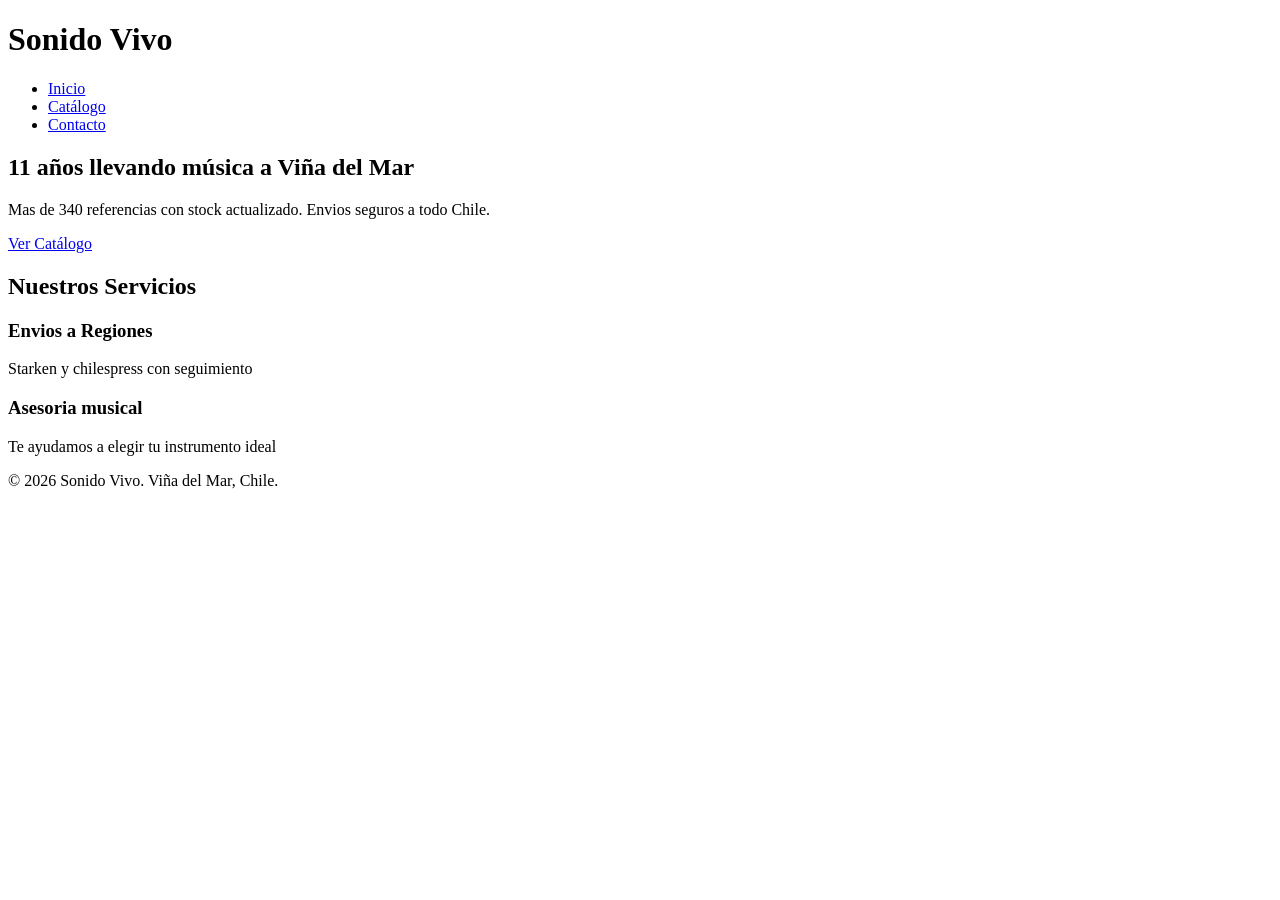
==== index.html @ 5de877c1 "Agrega contenido a index con sección destacada, servicios y navegación entre páginas - Noemi Pichigu" ====
<!DOCTYPE html>
<html lang="es">
<head>
    <meta charset="UTF-8">
    <meta name="viewport" content="width=device-width, initial-scale=1.0">
    <title>Sonido Vivo - Instrumentos Musicales</title>
    <link rel="stylesheet" href="css/style.css">
</head>
<body>


    <header class="encabezado">
        <div class="contenedor">
            <h1 class="logo"> Sonido Vivo</h1>
            <nav class="menu">
                <ul>
                    <li><a href="index.html" class="activo">Inicio</a></li>
                    <li><a href="catalogo.html">Catálogo</a></li>
                    <li><a href="contacto.html">Contacto</a></li>
                </ul>
            </nav>
        </div>
    </header>

    <main>
        <section class="seccion-destacada">
            <div class="contenedor">
                <h2>11 años llevando música a Viña del Mar</h2>
                <p>Mas de 340 referencias con stock actualizado. Envios seguros a todo Chile.</p>
                <a href="catalogo.html" class="boton">Ver Catálogo</a>
            </div>
        </section>

        <section class="contenedor espaciador-superior">
            <h2>Nuestros Servicios</h2>
            <div class="grilla-productos">

                <article class="tarjeta ">
                    <div class="info-tarjeta">
                        <h3> Envios a Regiones</h3>
                        <p>Starken y chilespress con seguimiento</p>
                    </div>
                </article>

                <article class="tarjeta">
                    <div class="info-tarjeta">
                        <h3> Asesoria musical</h3>
                        <p>Te ayudamos a elegir tu instrumento ideal</p>
                    </div>
                </article>

            </div>
        </section>
    </main>

    <footer class="pie-pagina">
        <div class="contenedor">
            <p>&copy; 2026 Sonido Vivo. Viña del Mar, Chile.</p>
        </div>
    </footer>
</body>
</html>
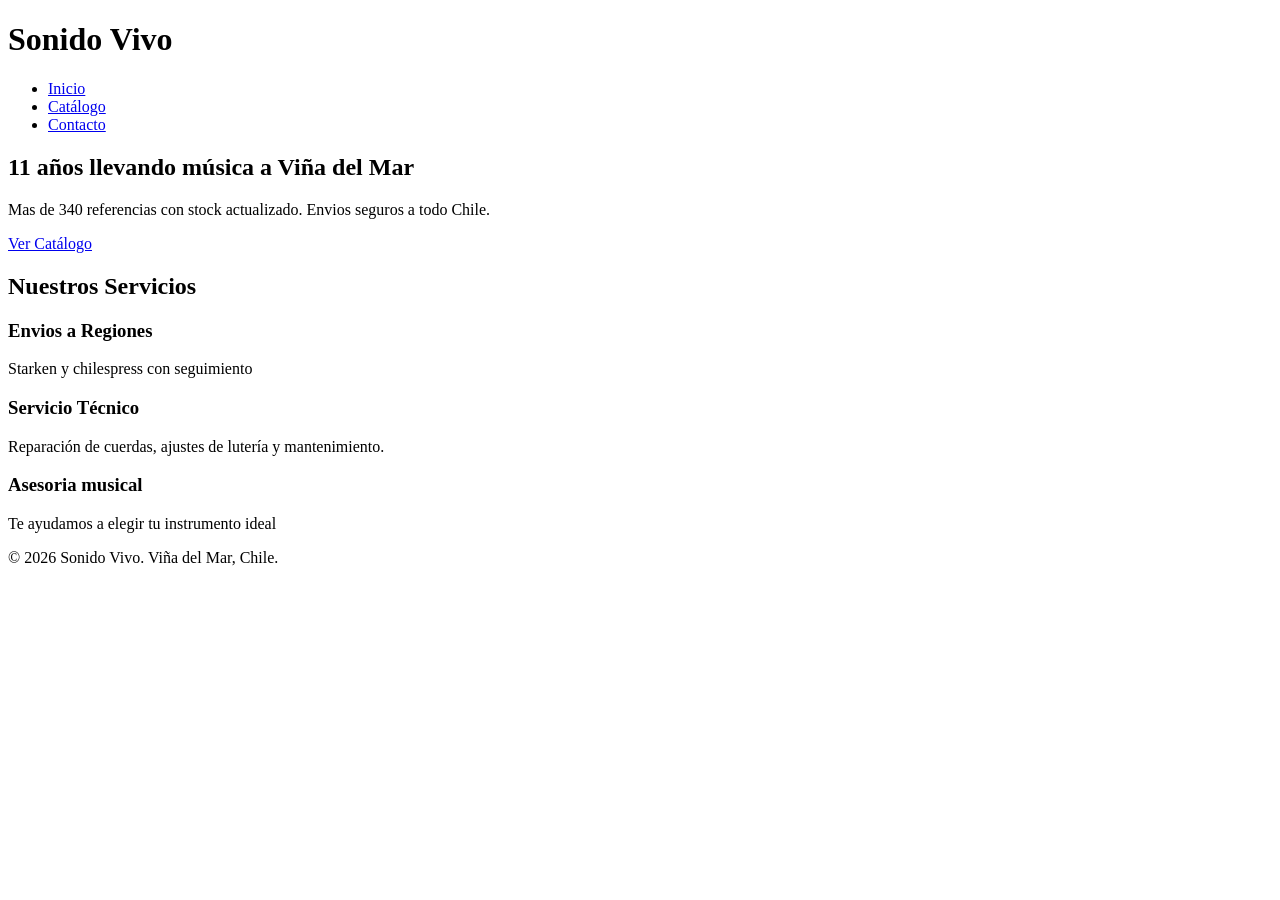
==== commit 7acb8138: "Agrega tarjeta de Servicio Técnico en la sección de servicios del inicio - Noemi Pichiguen" ====
--- a/index.html
+++ b/index.html
@@ -44,6 +44,13 @@
 
                 <article class="tarjeta">
                     <div class="info-tarjeta">
+                        <h3>Servicio Técnico</h3>
+                        <p>Reparación de cuerdas, ajustes de lutería y mantenimiento.</p>
+                    </div>
+                </article>
+
+                <article class="tarjeta">
+                    <div class="info-tarjeta">
                         <h3> Asesoria musical</h3>
                         <p>Te ayudamos a elegir tu instrumento ideal</p>
                     </div>
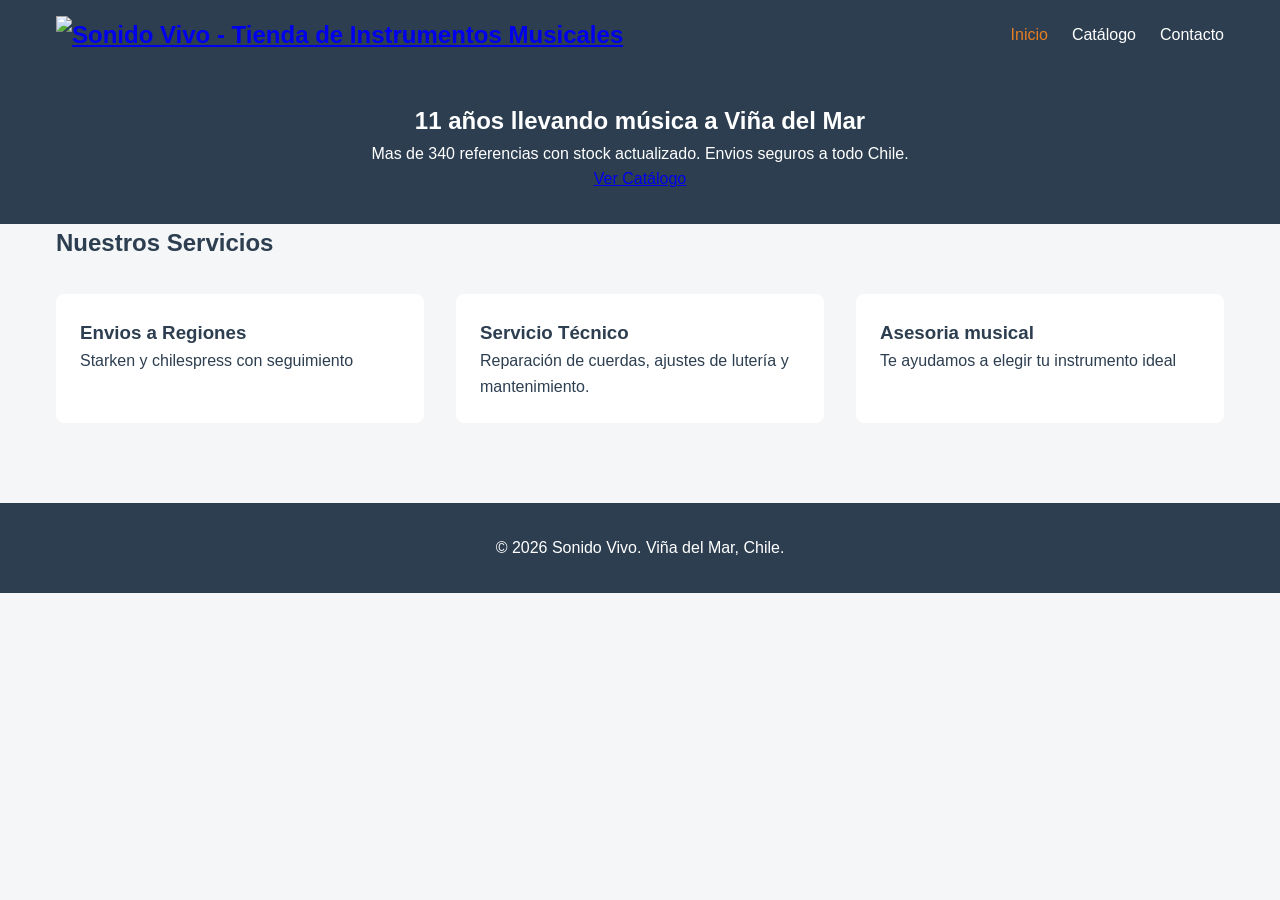
==== commit 1c6e2989: "se agrego logo de sonido vivo - Noemi Pichiguen" ====
--- a/index.html
+++ b/index.html
@@ -11,7 +11,9 @@
 
     <header class="encabezado">
         <div class="contenedor">
-            <h1 class="logo"> Sonido Vivo</h1>
+            <a href="index.html">
+                <img src="img/logo.jpg" alt="Sonido Vivo - Tienda de Instrumentos Musicales" class="logo">
+            </a>
             <nav class="menu">
                 <ul>
                     <li><a href="index.html" class="activo">Inicio</a></li>
@@ -34,7 +36,6 @@
         <section class="contenedor espaciador-superior">
             <h2>Nuestros Servicios</h2>
             <div class="grilla-productos">
-
                 <article class="tarjeta ">
                     <div class="info-tarjeta">
                         <h3> Envios a Regiones</h3>
--- a/css/style.css
+++ b/css/style.css
@@ -0,0 +1,80 @@
+:root {
+    --color-principal: #2c3e50 ; 
+    --color-acento: #E67E22;   
+    --color-fondo: #F4F6F8;    
+    --color-blanco: #FFFFFF;    
+    --color-error: #e74c3c;     
+    --color-exito: #27ae60;    
+}
+
+* { margin: 0; padding: 0; box-sizing: border-box; }
+
+body {
+    font-family: 'Segoe UI', Tahoma, Geneva, Verdana, sans-serif;
+    background-color: var(--color-fondo);
+    color: var(--color-principal);
+    line-height: 1.6;
+}
+
+.contenedor { max-width: 1200px; margin: 0 auto; padding: 0 1rem; }
+
+.encabezado {
+    background: var(--color-principal);
+    color: white;
+    padding: 1rem;
+}
+
+.encabezado .contenedor { display: flex; justify-content: space-between; align-items: center; }
+
+.logo { font-size: 1.5rem; font-weight: bold; }
+
+.menu ul { list-style: none; display: flex; gap: 1.5rem; }
+
+.menu a { color: white; text-decoration: none; font-weight: 500; }
+
+.menu a.activo { color: var(--color-acento); }
+
+
+.pie-pagina {
+    background: var(--color-principal);
+    color: white;
+    text-align: center;
+    padding: 2rem 0;
+    margin-top: 3rem;
+}
+
+
+.seccion-destacada {
+    background: var(--color-principal);
+    color: white;
+    padding: 2rem;
+    text-align: center;
+}
+
+
+.titulo-centrado { text-align: center; margin-bottom: 2rem; font-size: 2rem; }
+
+.grilla-productos{
+    display: grid;
+    grid-template-columns: repeat(auto-fit, minmax(280px, 1fr));
+    gap: 2rem;
+    padding: 2rem 0;
+
+}
+.tarjeta {
+    background: var(--color-blanco);
+    border-radius: 8px;
+    box-shadow: 0 4px 6px rgba(0,0,0,0,05);
+    overflow: hidden;
+    transition: transform 0.3s;
+}
+.tarjeta:hover {transform: translateY(-5px);}
+.tarjeta img {width: 100%; height: 200px; object-fit: contain; background: #eee;}
+.info-tarjeta {padding: 1.5rem;}
+.categoria {font-size: 0.8rem; color: var(--color-acento); text-transform: uppercase;}
+.precio { font-size: 1.2rem; font-weight: bold; margin-top: 0.5rem;}
+
+@media (max-width: 768px){
+    .encabezado .contenedor { flex-direction: column; gap: 1rem; }
+    .grilla-productos {grid-template-columns: 1fr;}
+}
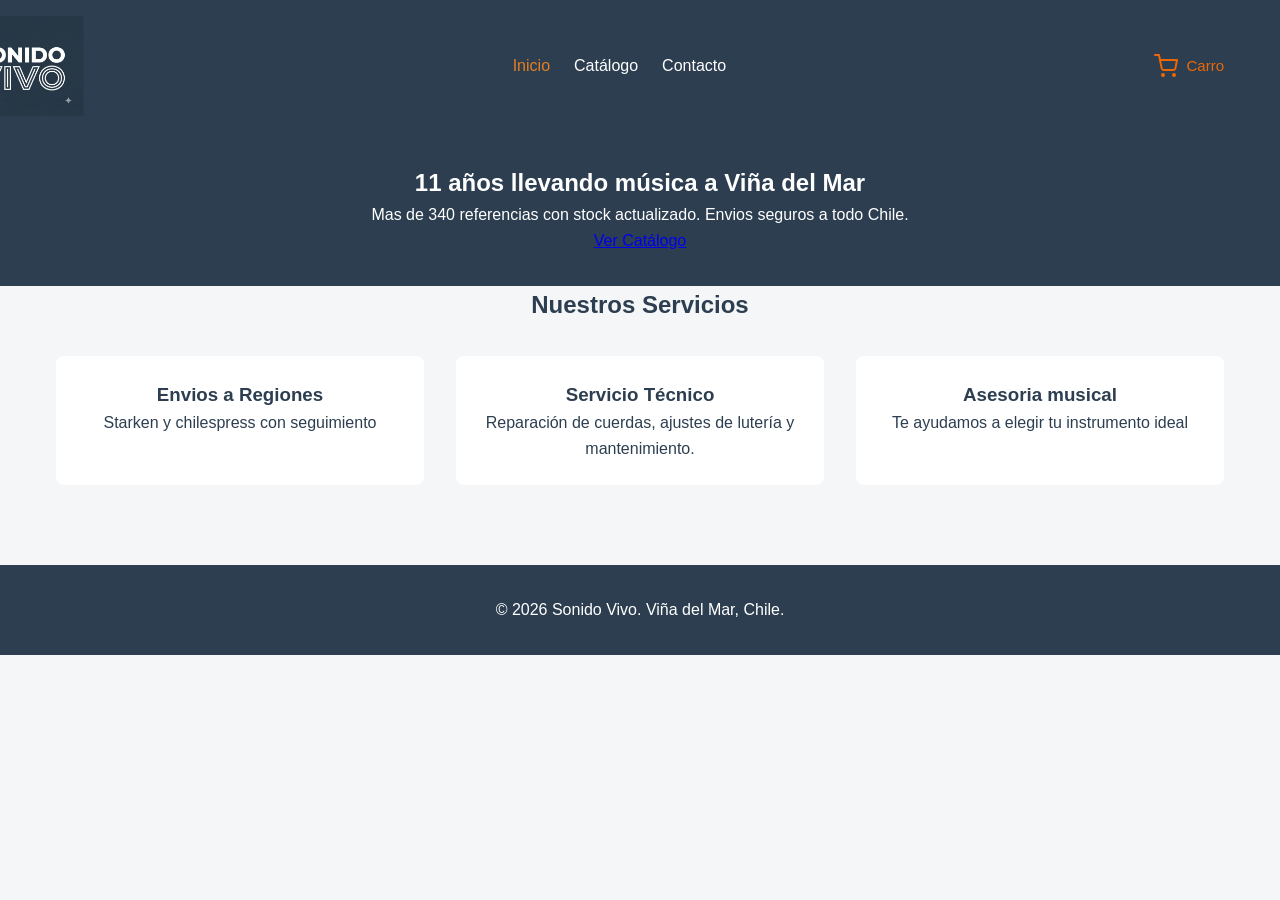
==== commit 7ed991b2: "Se agrego nombre y logo de carrito en index.html y diseño en css - Kathryn Mora" ====
--- a/index.html
+++ b/index.html
@@ -4,6 +4,7 @@
     <meta charset="UTF-8">
     <meta name="viewport" content="width=device-width, initial-scale=1.0">
     <title>Sonido Vivo - Instrumentos Musicales</title>
+    <link rel="stylesheet" href="https://cloudflare.com">
     <link rel="stylesheet" href="css/style.css">
 </head>
 <body>
@@ -19,8 +20,17 @@
                     <li><a href="index.html" class="activo">Inicio</a></li>
                     <li><a href="catalogo.html">Catálogo</a></li>
                     <li><a href="contacto.html">Contacto</a></li>
+                    
                 </ul>
             </nav>
+            <a href="carro.html" class="carrito-link">
+                <svg class="icono-carrito" xmlns="http://www.w3.org/2000/svg" viewBox="0 0 24 24" fill="none" stroke="currentColor" stroke-width="2" stroke-linecap="round" stroke-linejoin="round">
+                    <circle cx="9" cy="21" r="1"></circle>
+                    <circle cx="20" cy="21" r="1"></circle>
+                    <path d="M1 1h4l2.68 13.39a2 2 0 0 0 2 1.61h9.72a2 2 0 0 0 2-1.61L23 6H6"></path>
+                </svg>
+                <span>Carro</span>
+            </a>
         </div>
     </header>
 
--- a/css/style.css
+++ b/css/style.css
@@ -16,7 +16,12 @@
     line-height: 1.6;
 }
 
-.contenedor { max-width: 1200px; margin: 0 auto; padding: 0 1rem; }
+.contenedor { 
+    text-align: center;    
+    max-width: 1200px; 
+    margin: 0 auto; 
+    padding: 0 1rem;
+ }
 
 .encabezado {
     background: var(--color-principal);
@@ -24,15 +29,32 @@
     padding: 1rem;
 }
 
-.encabezado .contenedor { display: flex; justify-content: space-between; align-items: center; }
+.encabezado .contenedor { 
+    display: flex; 
+    justify-content: space-between; 
+    align-items: center; 
+}
 
-.logo { font-size: 1.5rem; font-weight: bold; }
+.logo {
+    max-height: 100px; 
+    margin-left: -155px;
+    width: auto;      
+    display: block;  
+    object-fit: contain;
+}
 
-.menu ul { list-style: none; display: flex; gap: 1.5rem; }
+.menu ul { 
+    list-style: none; 
+    display: flex; 
+    gap: 1.5rem; }
 
-.menu a { color: white; text-decoration: none; font-weight: 500; }
+.menu a { color: white; 
+    text-decoration: none; 
+    font-weight: 500; }
 
-.menu a.activo { color: var(--color-acento); }
+.menu a.activo { 
+    color: var(--color-acento); 
+}
 
 
 .pie-pagina {
@@ -52,7 +74,10 @@
 }
 
 
-.titulo-centrado { text-align: center; margin-bottom: 2rem; font-size: 2rem; }
+.titulo-centrado { 
+    text-align: center; 
+    margin-bottom: 2rem; 
+    font-size: 2rem; }
 
 .grilla-productos{
     display: grid;
@@ -78,3 +103,39 @@
     .encabezado .contenedor { flex-direction: column; gap: 1rem; }
     .grilla-productos {grid-template-columns: 1fr;}
 }
+
+/* Alineación del header (Logo a la izquierda, Menú al centro, Carro a la derecha) */
+.header-contenedor {
+    display: flex;
+    align-items: center;
+    justify-content: space-between;
+    gap: 20px;
+}
+
+/* Estilo del enlace del carro */
+.carrito-link {
+    display: flex;
+    align-items: center;
+    gap: 8px;
+    text-decoration: none;
+    color: #ee6707; /* Color oscuro del texto */
+    font-family: 'Segoe UI', Arial, sans-serif;
+    font-size: 15px;
+    font-weight: 500;
+    transition: color 0.2s ease;
+}
+
+
+.icono-carrito {
+    width: 24px;
+    height: 24px;
+    stroke: #ee6707;
+    transition: stroke 0.2s ease;
+}
+
+
+.menu {
+    flex-grow: 1;
+    display: flex;
+    justify-content: center;
+}
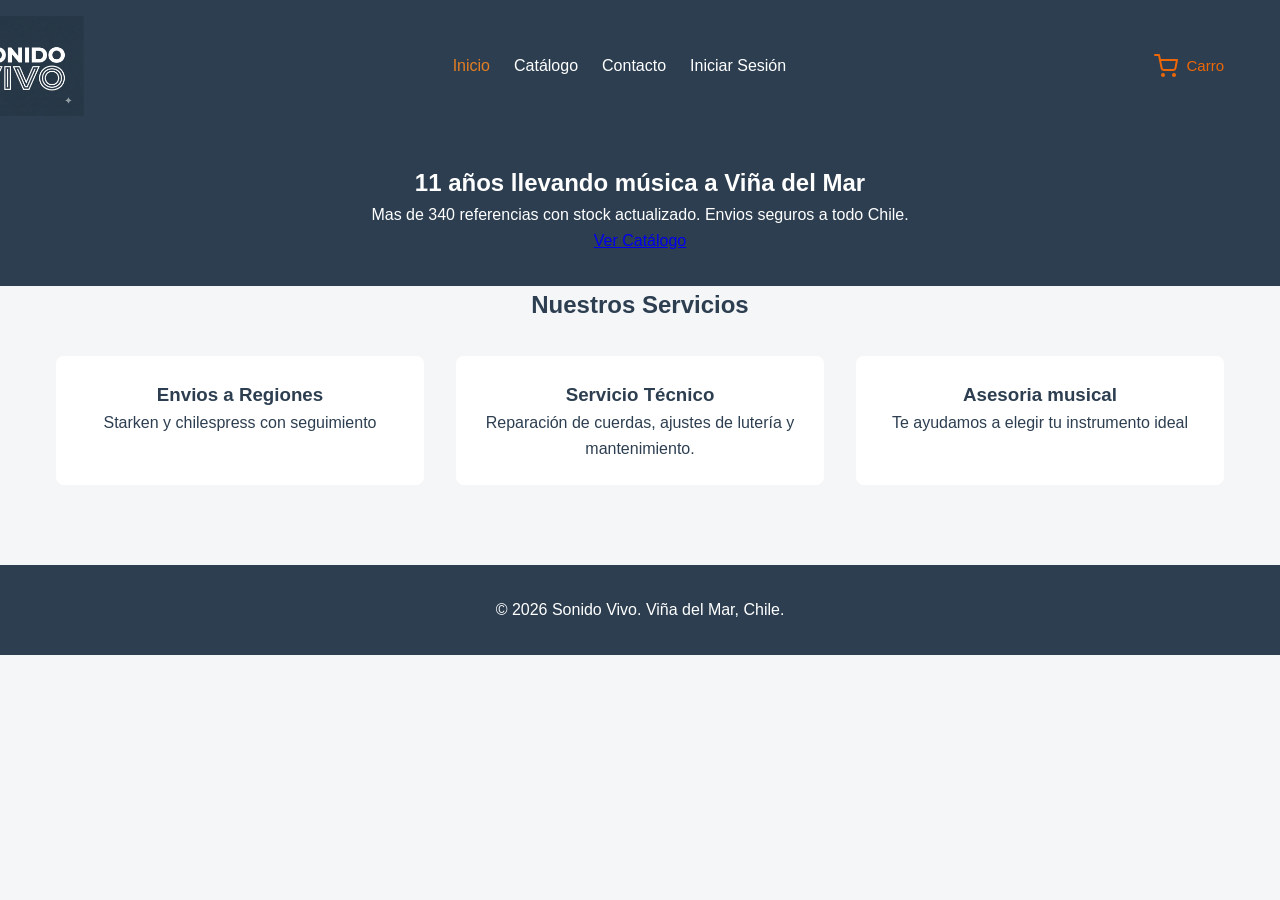
==== commit d94c4a07: "agregue el enlace del login en el index - Noemi pichiguen." ====
--- a/index.html
+++ b/index.html
@@ -20,6 +20,7 @@
                     <li><a href="index.html" class="activo">Inicio</a></li>
                     <li><a href="catalogo.html">Catálogo</a></li>
                     <li><a href="contacto.html">Contacto</a></li>
+                    <li><a href="login.html">Iniciar Sesión</a></li> 
                     
                 </ul>
             </nav>
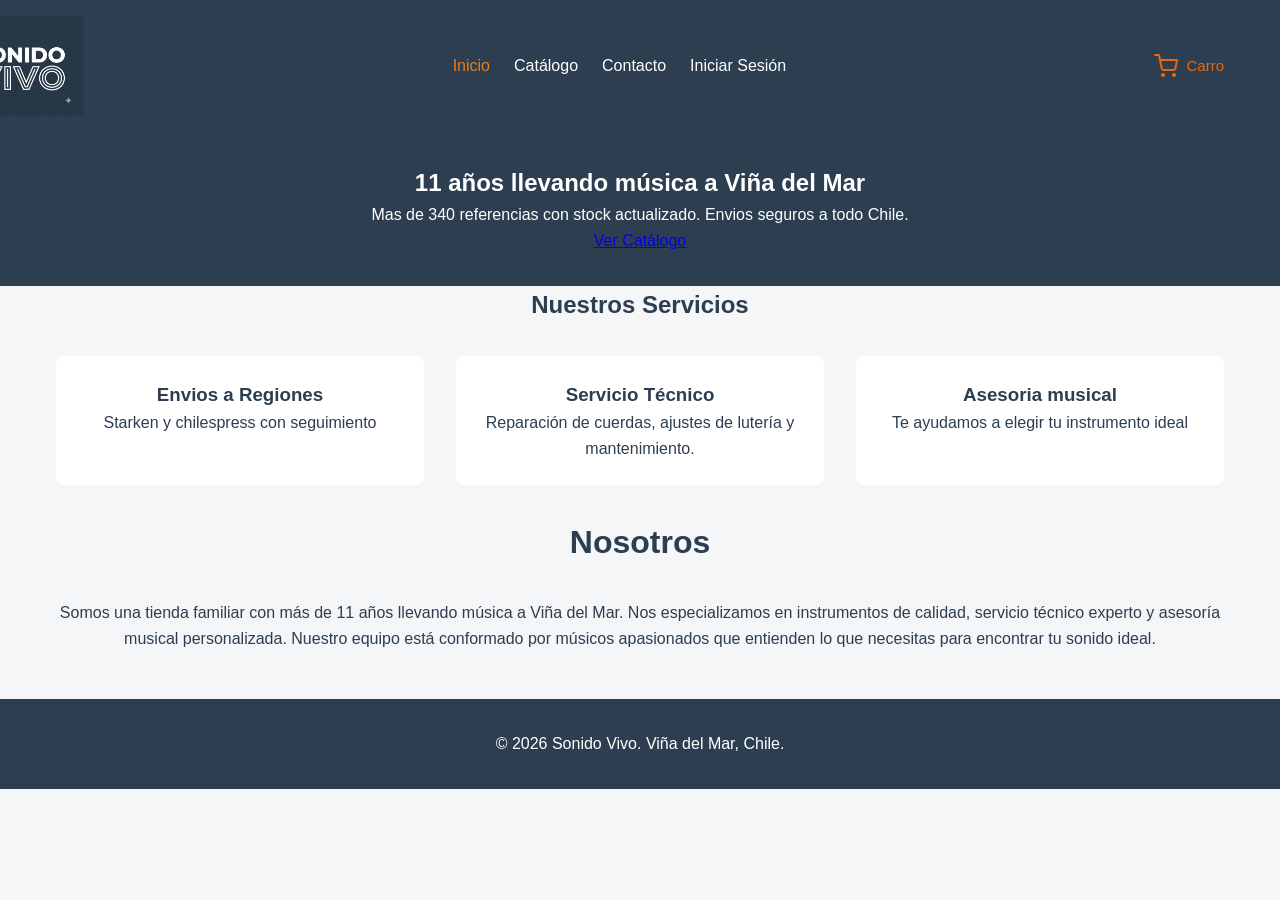
==== commit 5e191de2: "se agrego la seccion de Nosotros donde resume un poco lo que es sonido vivo  - Noemi pichiguen." ====
--- a/index.html
+++ b/index.html
@@ -70,6 +70,17 @@
 
             </div>
         </section>
+
+        <section id="nosotros" class="seccion-nosotros">
+            <div class="contenedor">
+                <h2 class="titulo-centrado">Nosotros</h2>
+                <p class="texto-centrado">
+                    Somos una tienda familiar con más de 11 años llevando música a Viña del Mar. 
+                    Nos especializamos en instrumentos de calidad, servicio técnico experto y asesoría musical personalizada.
+                    Nuestro equipo está conformado por músicos apasionados que entienden lo que necesitas para encontrar tu sonido ideal.
+                </p>
+            </div>
+        </section>
     </main>
 
     <footer class="pie-pagina">
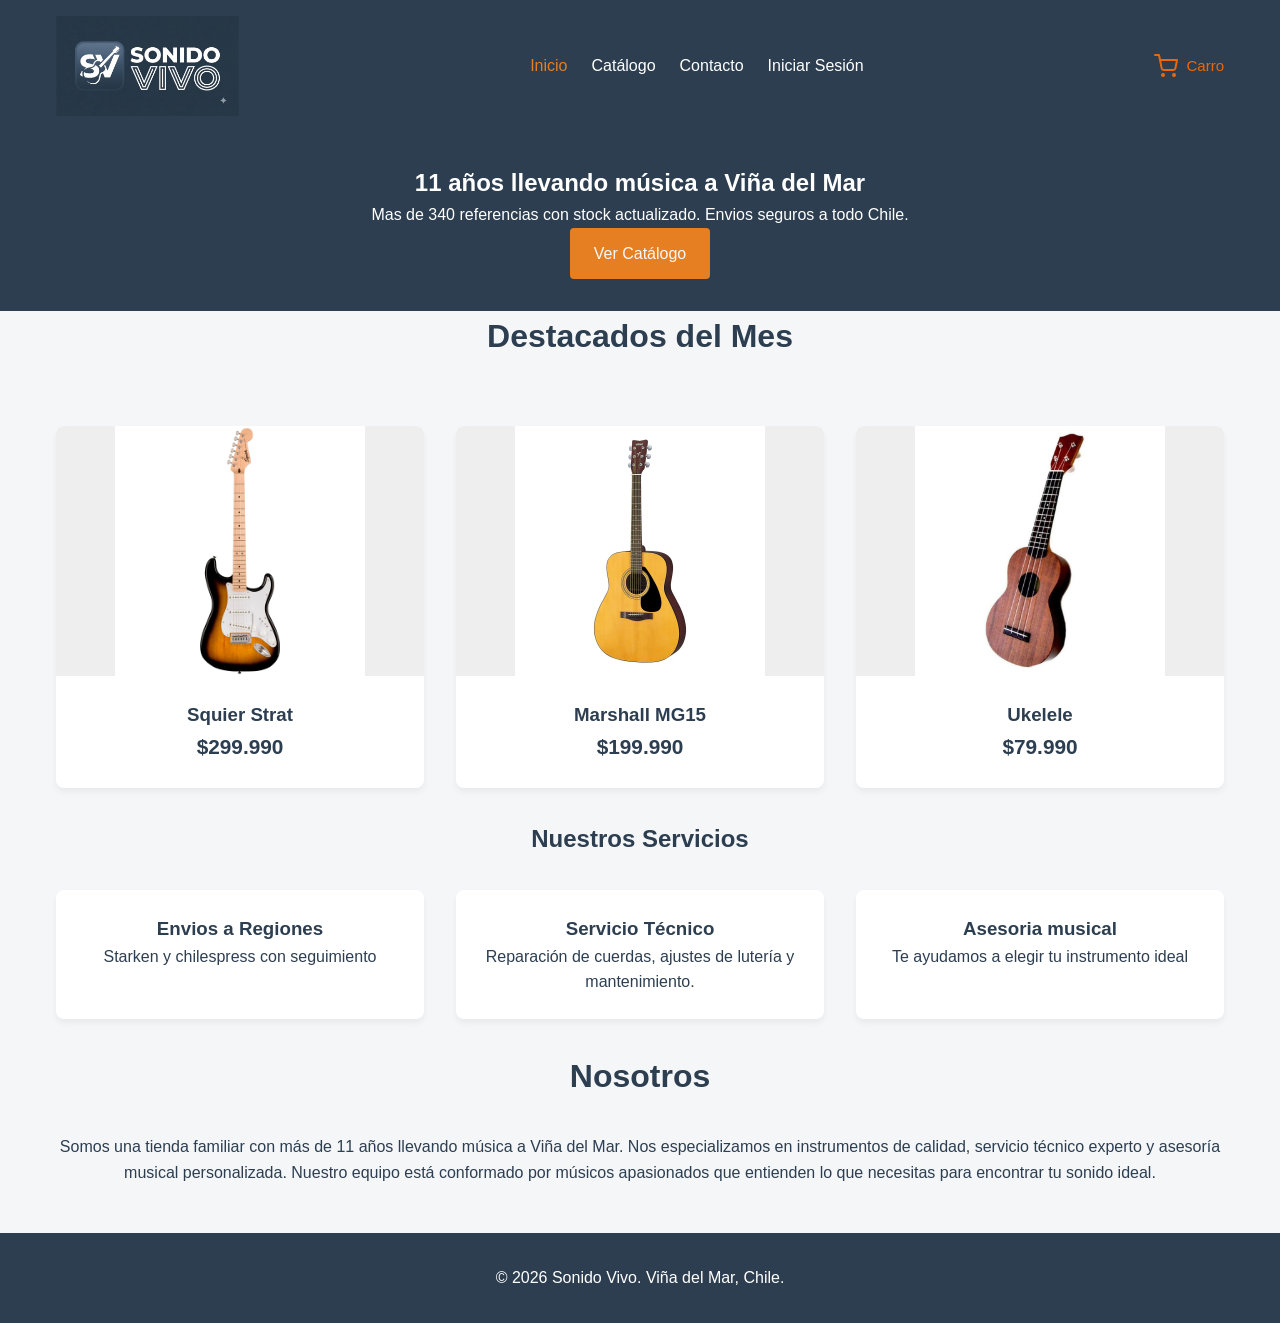
==== commit 3cdd1c22: "Correcion de orden de secciones - Noemi Pichiguen." ====
--- a/index.html
+++ b/index.html
@@ -4,7 +4,6 @@
     <meta charset="UTF-8">
     <meta name="viewport" content="width=device-width, initial-scale=1.0">
     <title>Sonido Vivo - Instrumentos Musicales</title>
-    <link rel="stylesheet" href="https://cloudflare.com">
     <link rel="stylesheet" href="css/style.css">
 </head>
 <body>
@@ -45,6 +44,33 @@
         </section>
 
         <section class="contenedor espaciador-superior">
+            <h2 class="titulo-centrado">Destacados del Mes</h2>
+            <div class="grilla-productos">
+                <article class="tarjeta">
+                    <img src="img/Squier Strat.jpg" alt="Squier Strat" loading="lazy">
+                    <div class="info-tarjeta">
+                        <h3>Squier Strat</h3>
+                        <p class="precio">$299.990</p>
+                    </div>
+                </article>
+                <article class="tarjeta">
+                    <img src="img/F310NT000000-1.jpg" alt="Marshall MG15" loading="lazy">
+                    <div class="info-tarjeta">
+                        <h3>Marshall MG15</h3>
+                        <p class="precio">$199.990</p>
+                    </div>
+                </article>
+                <article class="tarjeta">
+                    <img src="img/ukelele.jpg" alt="Ukelele" loading="lazy">
+                    <div class="info-tarjeta">
+                        <h3>Ukelele</h3>
+                        <p class="precio">$79.990</p>
+                    </div>
+                </article>
+            </div>
+        </section>
+
+        <section class="contenedor espaciador-superior">
             <h2>Nuestros Servicios</h2>
             <div class="grilla-productos">
                 <article class="tarjeta ">
@@ -71,6 +97,7 @@
             </div>
         </section>
 
+
         <section id="nosotros" class="seccion-nosotros">
             <div class="contenedor">
                 <h2 class="titulo-centrado">Nosotros</h2>
--- a/css/style.css
+++ b/css/style.css
@@ -37,7 +37,6 @@
 
 .logo {
     max-height: 100px; 
-    margin-left: -155px;
     width: auto;      
     display: block;  
     object-fit: contain;
@@ -81,7 +80,7 @@
 
 .grilla-productos{
     display: grid;
-    grid-template-columns: repeat(auto-fit, minmax(280px, 1fr));
+    grid-template-columns: repeat(3, 1fr);
     gap: 2rem;
     padding: 2rem 0;
 
@@ -89,15 +88,17 @@
 .tarjeta {
     background: var(--color-blanco);
     border-radius: 8px;
-    box-shadow: 0 4px 6px rgba(0,0,0,0,05);
+    box-shadow: 0 4px 6px rgba(0,0,0,0.05);
     overflow: hidden;
     transition: transform 0.3s;
+    display: flex;
+    flex-direction: column;
 }
 .tarjeta:hover {transform: translateY(-5px);}
-.tarjeta img {width: 100%; height: 200px; object-fit: contain; background: #eee;}
-.info-tarjeta {padding: 1.5rem;}
+.tarjeta img {width: 100%; height: 250px; object-fit: contain; background: #eee;}
+.info-tarjeta {padding: 1.5rem; display: flex; flex-direction: column; flex-grow: 1;}
 .categoria {font-size: 0.8rem; color: var(--color-acento); text-transform: uppercase;}
-.precio { font-size: 1.2rem; font-weight: bold; margin-top: 0.5rem;}
+.precio { font-size: 1.3rem; font-weight: bold; margin-top: auto;}
 
 @media (max-width: 768px){
     .encabezado .contenedor { flex-direction: column; gap: 1rem; }
@@ -138,4 +139,99 @@
     flex-grow: 1;
     display: flex;
     justify-content: center;
-}+}
+
+
+.caja-formulario {
+    background: var(--color-blanco);
+    padding: 2.5rem;
+    border-radius: 8px;
+    box-shadow: 0 4px 6px rgba(0,0,0,0.05);
+    max-width: 600px;
+    margin: 2rem auto;
+    text-align: left; 
+}
+
+.campo { margin-bottom: 1.5rem; }
+
+.campo label {
+    display: block; 
+    margin-bottom: 0.5rem; 
+    font-weight: 600;
+    color: var(--color-principal); 
+}
+.campo input, 
+.campo select, 
+.campo textarea {
+    width: 100%; 
+    padding: 0.8rem; 
+    border: 1px solid #ddd; 
+    border-radius: 4px;
+    font-family: inherit;
+    font-size: 1rem;
+    transition: all 0.3d ease;
+}
+.error { 
+    color: #e74c3c; 
+    font-size: 0.85rem; 
+    margin-top: 0.25rem; 
+    display: block; }
+
+.boton {
+    background: var(--color-acento);
+    color: rgb(250, 248, 248); 
+    border: none;
+    padding: 0.8rem 1.5rem; 
+    border-radius: 4px; cursor: pointer; 
+    font-size: 1rem;
+    display: inline-block; 
+    text-decoration: none;
+}
+.boton:hover { background: #d35400; }
+@media (max-width: 992px) {
+    .grilla-productos {
+        grid-template-columns: repeat(2, 1fr); /* 2 columnas en tablets */
+    }
+}
+
+@media (max-width: 768px) {
+    .grilla-productos {
+        grid-template-columns: 1fr; /* 1 columna en móvil */
+    }
+    
+    .tarjeta img {
+        height: 200px;
+    }
+}
+/*  Boton añadir */
+.btn-anadir {
+    width: 100%;
+    background-color: #2c2c2c;
+    color: white;
+    border: none;
+    padding: 0.9rem 1.5rem;
+    border-radius: 4px;
+    font-size: 0.9rem;
+    font-weight: 700;
+    letter-spacing: 1px;
+    text-transform: uppercase;
+    cursor: pointer;
+    transition: background-color 0.2s ease;
+    margin-top: auto;
+}
+
+.btn-anadir:hover {
+    background-color: var(--color-acento);
+}
+/* Texto del disponible */
+.stock-texto{
+    display: block;
+    font-size: 0.8rem;
+    font-weight: 600;
+    color: #555;
+    margin-bottom: 0.5rem;
+    text-align: left;
+    width: 100%;
+}
+
+
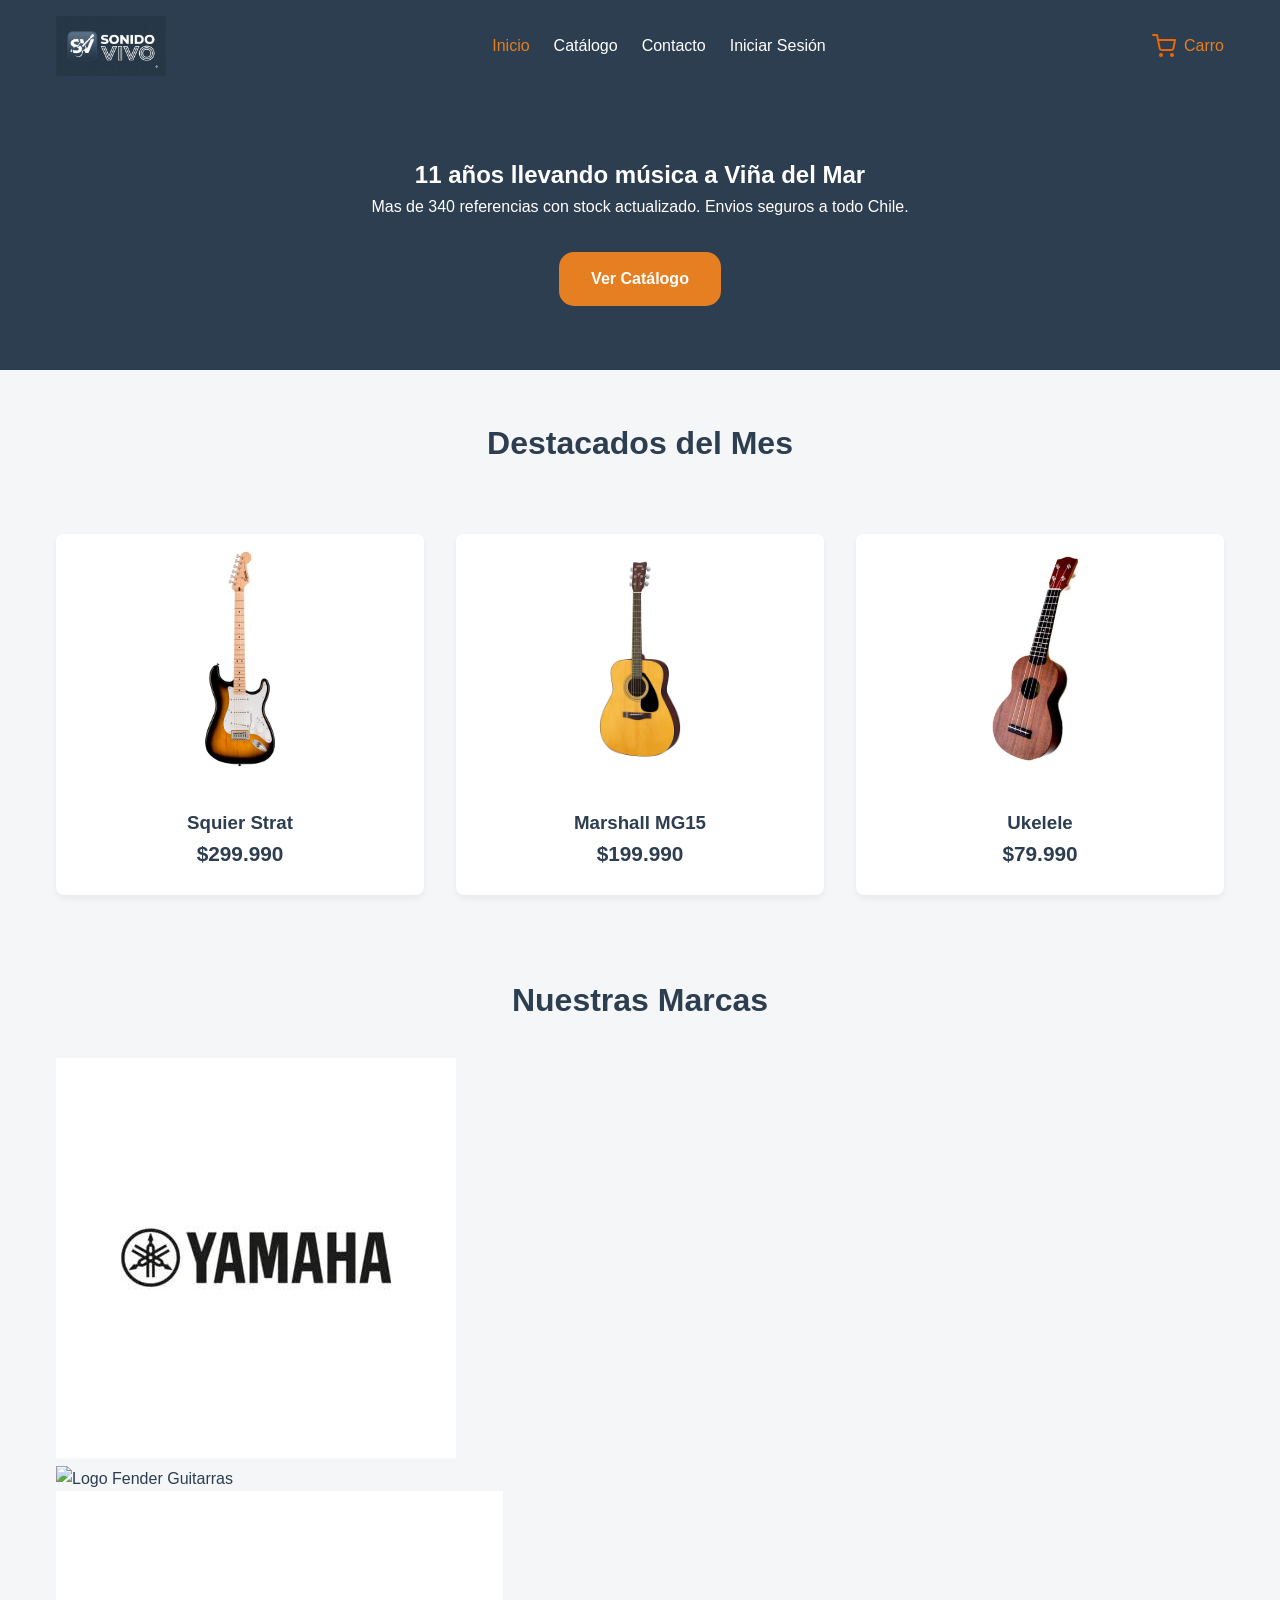
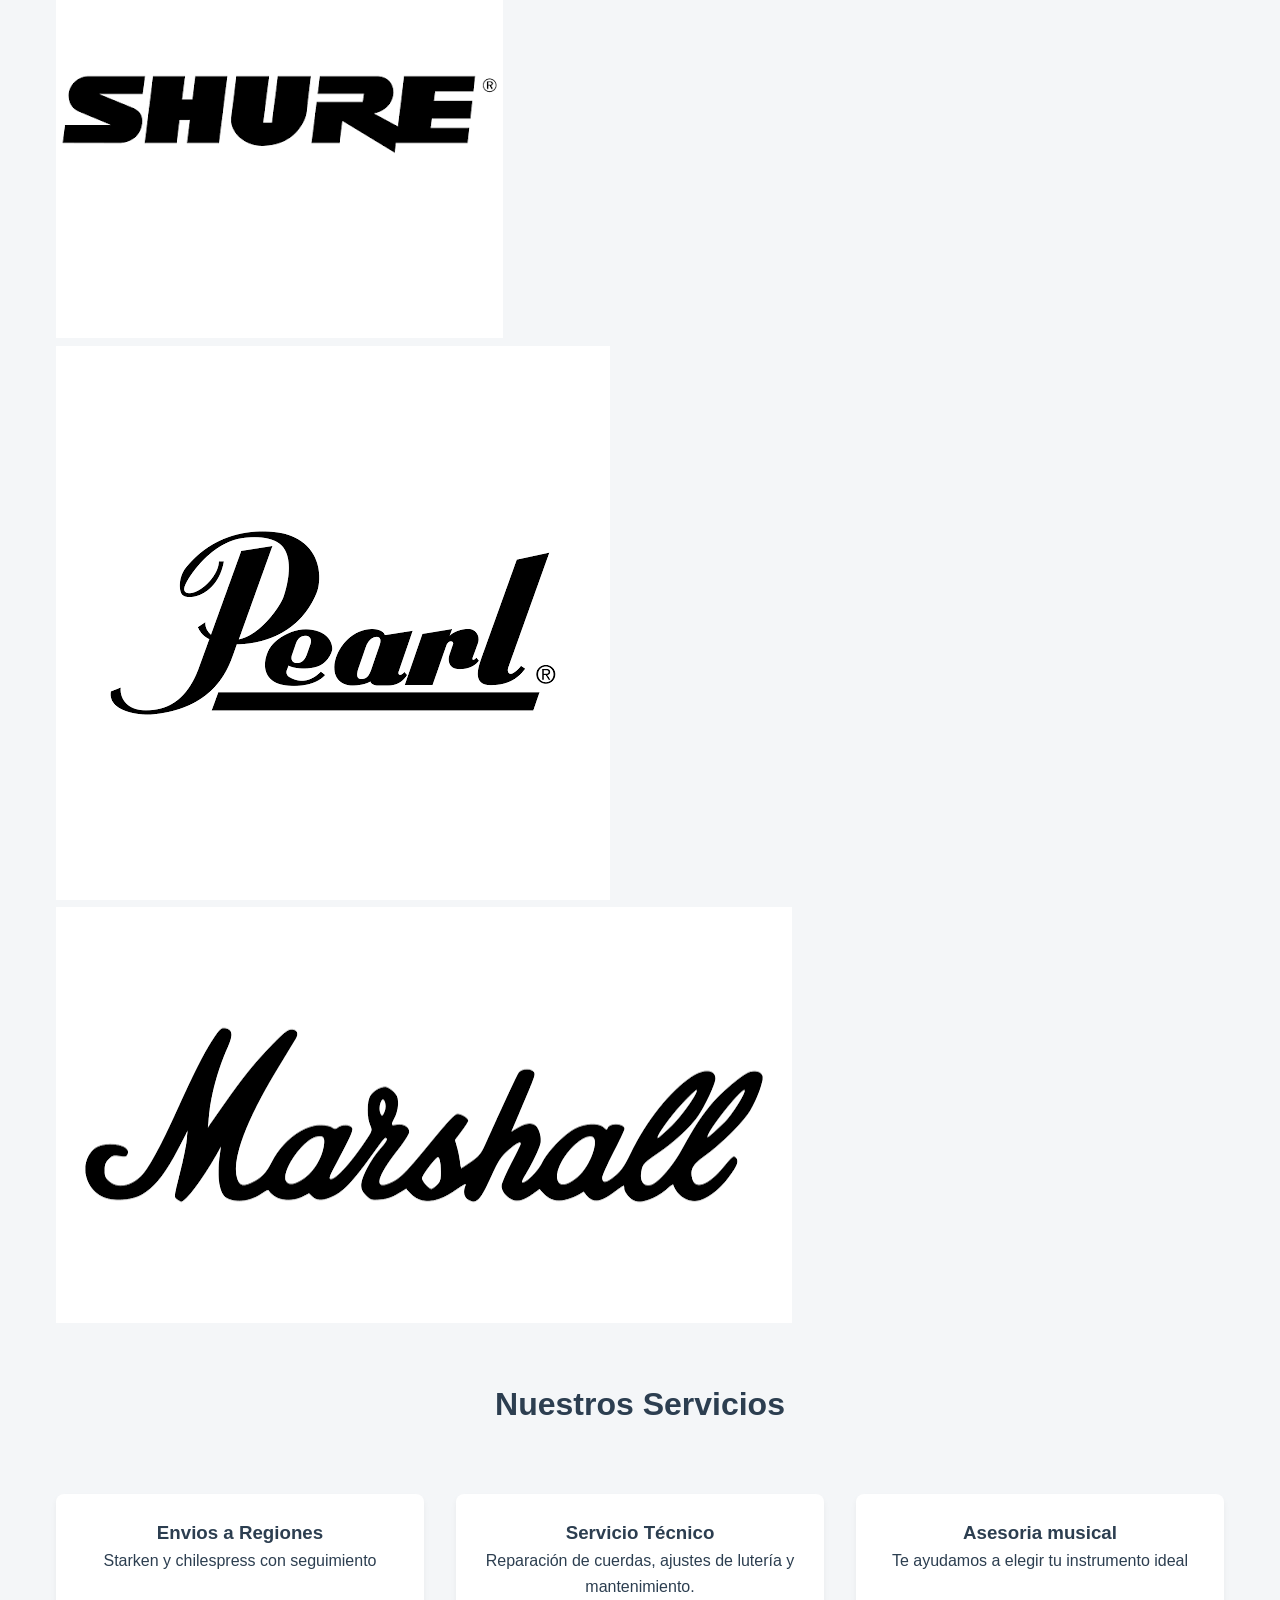
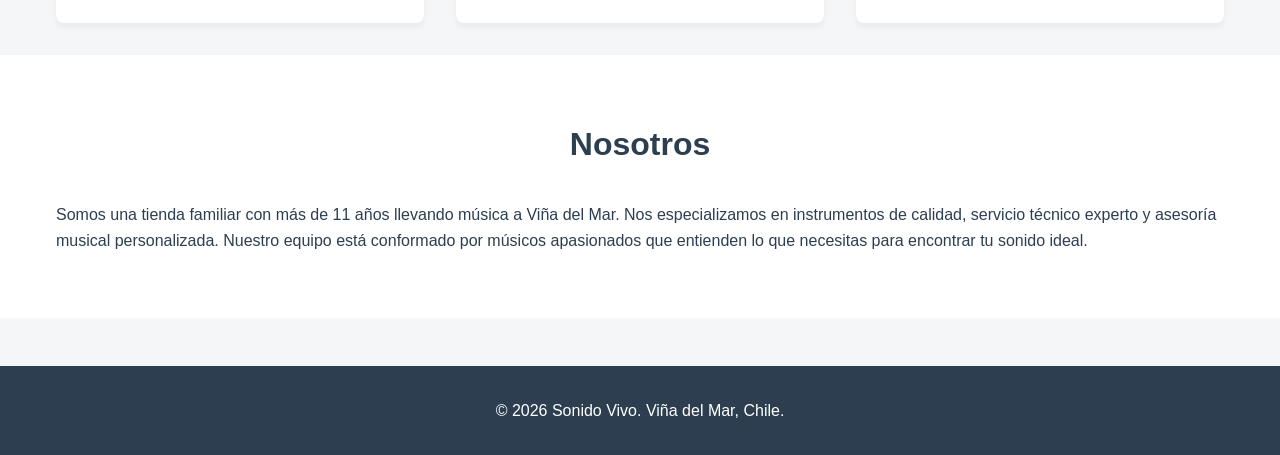
==== commit f330ca3b: "Agrego seccion de Nuestras Marcas - Noemi Pichiguen" ====
--- a/index.html
+++ b/index.html
@@ -71,7 +71,30 @@
         </section>
 
         <section class="contenedor espaciador-superior">
-            <h2>Nuestros Servicios</h2>
+            <h2 class="titulo-centrado">Nuestras Marcas
+            </h2>
+            <div class="grilla-marcas">
+                
+                <article class="tarjeta-marca">
+                    <img src="img/logoYAMAHA.jpg" alt="Logo Yamaha Instrumentos Musicales" loading="lazy">
+                </article>
+                <article class="tarjeta-marca">
+                    <img src="img/logoFENDER.jpg" alt="Logo Fender Guitarras" loading="lazy">
+                </article>
+                <article class="tarjeta-marca">
+                    <img src="img/logoSHURE.jpg" alt="Logo Shure Micrófonos" loading="lazy">
+                </article>
+                <article class="tarjeta-marca">
+                    <img src="img/logoPearl.jpg" alt="Logo Pearl Baterías" loading="lazy">
+                </article>
+                <article class="tarjeta-marca">
+                    <img src="img/logoMarshall.jpg" alt="Logo Marshall Amplificadores" loading="lazy">
+                </article>
+            </div>
+        </section>
+
+        <section class="contenedor espaciador-superior">
+            <h2 class="titulo-centrado">Nuestros Servicios</h2>
             <div class="grilla-productos">
                 <article class="tarjeta ">
                     <div class="info-tarjeta">
--- a/css/style.css
+++ b/css/style.css
@@ -4,57 +4,103 @@
     --color-fondo: #F4F6F8;    
     --color-blanco: #FFFFFF;    
     --color-error: #e74c3c;     
-    --color-exito: #27ae60;    
+    --color-exito: #27ae60;  
+    --fuente-base: 'Segoe UI', Tahoma, Geneva, Verdana, sans-serif;  
 }
 
 * { margin: 0; padding: 0; box-sizing: border-box; }
 
+html { scroll-behavior: smooth; }
+
 body {
-    font-family: 'Segoe UI', Tahoma, Geneva, Verdana, sans-serif;
+    font-family: var(--fuente-base);
     background-color: var(--color-fondo);
     color: var(--color-principal);
     line-height: 1.6;
 }
 
-.contenedor { 
-    text-align: center;    
+.contenedor {    
     max-width: 1200px; 
     margin: 0 auto; 
     padding: 0 1rem;
  }
 
+/* HEADER Y NAVEGACIÓN */
+
 .encabezado {
     background: var(--color-principal);
-    color: white;
+    color: rgb(245, 244, 247);
     padding: 1rem;
+    position: sticky;
+    top: 0;
+    z-index: 1000;
 }
 
 .encabezado .contenedor { 
     display: flex; 
     justify-content: space-between; 
     align-items: center; 
+    flex-wrap: wrap;
 }
 
 .logo {
-    max-height: 100px; 
+    max-height: 60px; 
     width: auto;      
     display: block;  
     object-fit: contain;
 }
 
+.menu { flex-grow: 1; text-align: center; }
+
 .menu ul { 
     list-style: none; 
     display: flex; 
-    gap: 1.5rem; }
-
-.menu a { color: white; 
+    gap: 1.5rem; 
+    margin:0;
+    flex-grow: 1;
+    display: flex;
+    justify-content: center;
+}
+
+.menu a { 
+    color: white; 
     text-decoration: none; 
-    font-weight: 500; }
-
-.menu a.activo { 
+    font-weight: 500;
+    transition: color 0.3s; 
+}
+
+.menu a:hover,.menu a.activo { 
     color: var(--color-acento); 
 }
 
+.carrito-link {
+    display: flex;
+    align-items: center;
+    gap: 8px;
+    text-decoration: none;
+    color: var(--color-acento);
+    font-weight: 500;
+    transition: opacity 0.3s;
+}
+
+.carrito-link:hover { opacity: 0.8; }
+
+.icono-carrito {
+    width: 24px;
+    height: 24px;
+    stroke: var(--color-acento);
+    transition: stroke 0.3s ease;
+}
+
+
+/* SECCIONES PRINCIPALES */
+
+.seccion-destacada {
+    background: var(--color-principal);
+    color: white;
+    padding: 4rem 1rem;
+    text-align: center;
+}
 
 .pie-pagina {
     background: var(--color-principal);
@@ -64,83 +110,80 @@
     margin-top: 3rem;
 }
 
-
-.seccion-destacada {
-    background: var(--color-principal);
-    color: white;
-    padding: 2rem;
-    text-align: center;
-}
-
-
 .titulo-centrado { 
     text-align: center; 
     margin-bottom: 2rem; 
-    font-size: 2rem; }
+    font-size: 2rem; 
+    color: var(--color-principal);
+}
+
+.espaciador-superior { 
+    margin-top: 3rem; 
+}
+
+#nosotros {
+    scroll-margin-top: 100px;
+    padding: 4rem 0;
+    background-color: var(--color-blanco);
+}
+
+
+/* GRILLA DE PRODUCTOS Y TARJETAS */
 
 .grilla-productos{
     display: grid;
     grid-template-columns: repeat(3, 1fr);
     gap: 2rem;
     padding: 2rem 0;
-
-}
+}
+
 .tarjeta {
     background: var(--color-blanco);
     border-radius: 8px;
     box-shadow: 0 4px 6px rgba(0,0,0,0.05);
     overflow: hidden;
-    transition: transform 0.3s;
+    transition: transform 0.3s ease, box-shadow 0.3s ease;
     display: flex;
     flex-direction: column;
 }
-.tarjeta:hover {transform: translateY(-5px);}
-.tarjeta img {width: 100%; height: 250px; object-fit: contain; background: #eee;}
-.info-tarjeta {padding: 1.5rem; display: flex; flex-direction: column; flex-grow: 1;}
-.categoria {font-size: 0.8rem; color: var(--color-acento); text-transform: uppercase;}
-.precio { font-size: 1.3rem; font-weight: bold; margin-top: auto;}
-
-@media (max-width: 768px){
-    .encabezado .contenedor { flex-direction: column; gap: 1rem; }
-    .grilla-productos {grid-template-columns: 1fr;}
-}
-
-/* Alineación del header (Logo a la izquierda, Menú al centro, Carro a la derecha) */
-.header-contenedor {
-    display: flex;
-    align-items: center;
-    justify-content: space-between;
-    gap: 20px;
-}
-
-/* Estilo del enlace del carro */
-.carrito-link {
-    display: flex;
-    align-items: center;
-    gap: 8px;
-    text-decoration: none;
-    color: #ee6707; /* Color oscuro del texto */
-    font-family: 'Segoe UI', Arial, sans-serif;
-    font-size: 15px;
-    font-weight: 500;
-    transition: color 0.2s ease;
-}
-
-
-.icono-carrito {
-    width: 24px;
-    height: 24px;
-    stroke: #ee6707;
-    transition: stroke 0.2s ease;
-}
-
-
-.menu {
+
+.tarjeta:hover {
+    transform: translateY(-5px);
+    box-shadow: 0 8px 16px rgba(0,0,0,0.1);
+}
+
+.tarjeta img {
+    width: 100%;        
+    height: 250px;       
+    object-fit: contain;  
+    background-color: #ffffff; 
+    padding: 1rem;      
+}
+
+.info-tarjeta {
+    padding: 1.5rem; 
+    display: flex; 
+    flex-direction: column; 
     flex-grow: 1;
-    display: flex;
-    justify-content: center;
-}
-
+    text-align: center;
+}
+
+.categoria {
+    font-size: 0.8rem; 
+    color: var(--color-acento); 
+    text-transform: uppercase;
+    letter-spacing: 1px;
+    margin-bottom: 0.5rem;
+}
+
+.precio { 
+    font-size: 1.3rem; 
+    font-weight: bold; 
+    margin-top: auto;
+    color: var(--color-principal);
+}
+
+/* FORMULARIOS Y VALIDACIONES */
 
 .caja-formulario {
     background: var(--color-blanco);
@@ -152,14 +195,18 @@
     text-align: left; 
 }
 
-.campo { margin-bottom: 1.5rem; }
+.campo { 
+    margin-bottom: 1.5rem; 
+}
 
 .campo label {
     display: block; 
     margin-bottom: 0.5rem; 
     font-weight: 600;
-    color: var(--color-principal); 
-}
+    color: var(--color-principal);
+    font-size: 0.9rem; 
+}
+
 .campo input, 
 .campo select, 
 .campo textarea {
@@ -169,51 +216,88 @@
     border-radius: 4px;
     font-family: inherit;
     font-size: 1rem;
-    transition: all 0.3d ease;
-}
-.error { 
-    color: #e74c3c; 
+    transition: all 0.3s ease; 
+}
+
+.campo input:focus, 
+.campo select:focus, 
+.campo textarea:focus {
+    outline: none;
+    border-color: var(--color-acento);
+    box-shadow: 0 0 0 3px rgba(230, 126, 34, 0.2);
+}
+
+.error-texto { 
+    color: var(--color-error); 
     font-size: 0.85rem; 
-    margin-top: 0.25rem; 
-    display: block; }
+    margin-top: 0.3rem; 
+    display: block; 
+    min-height: 1.2em;
+}
+
+.input-error {
+    border: 2px solid var(--color-error) !important; 
+    background-color: #fff6f6;
+}
+
+/* Mensaje de éxito visible */
+.mensaje-exito {
+    display: none;
+    background-color: rgba(39, 174, 96, 0.1);
+    color: var(--color-exito);
+    padding: 1rem;
+    border-radius: 4px;
+    margin-top: 1.5rem;
+    text-align: center;
+    font-weight: bold;
+    border: 1px solid var(--color-exito);
+}
+
+.icono-carrito {
+    width: 24px;
+    height: 24px;
+    stroke: #ee6707;
+    transition: stroke 0.2s ease;
+}
+
+.menu {
+    flex-grow: 1;
+    text-align: center;
+}
+ 
+/* BOTONES */
 
 .boton {
     background: var(--color-acento);
-    color: rgb(250, 248, 248); 
+    margin-top: 2rem;
+    display: inline-block;
+    color: white; 
     border: none;
-    padding: 0.8rem 1.5rem; 
-    border-radius: 4px; cursor: pointer; 
+    padding: 0.9rem 2rem; 
+    border-radius: 15px; 
+    cursor: pointer; 
     font-size: 1rem;
-    display: inline-block; 
+    font-weight: 600;
     text-decoration: none;
-}
-.boton:hover { background: #d35400; }
-@media (max-width: 992px) {
-    .grilla-productos {
-        grid-template-columns: repeat(2, 1fr); /* 2 columnas en tablets */
-    }
-}
-
-@media (max-width: 768px) {
-    .grilla-productos {
-        grid-template-columns: 1fr; /* 1 columna en móvil */
-    }
-    
-    .tarjeta img {
-        height: 200px;
-    }
-}
-/*  Boton añadir */
+    text-align: center;
+    transition: background-color 0.3s ease, transform 0.2s ease;
+}
+
+.boton:hover { 
+    background: #d35400;
+    transform: translateY(-2px);
+}
+
 .btn-anadir {
     width: 100%;
-    background-color: #2c2c2c;
+    background-color: var(--color-principal);
     color: white;
     border: none;
     padding: 0.9rem 1.5rem;
-    border-radius: 4px;
+    border-radius: 8px;
     font-size: 0.9rem;
     font-weight: 700;
-    letter-spacing: 1px;
+    letter-spacing: 3px;
     text-transform: uppercase;
     cursor: pointer;
     transition: background-color 0.2s ease;
@@ -223,15 +307,44 @@
 .btn-anadir:hover {
     background-color: var(--color-acento);
 }
-/* Texto del disponible */
-.stock-texto{
-    display: block;
-    font-size: 0.8rem;
-    font-weight: 600;
-    color: #555;
-    margin-bottom: 0.5rem;
-    text-align: left;
-    width: 100%;
-}
-
-
+
+
+/* FOOTER */
+
+/* TABLETS */
+@media (max-width: 1024px) {
+    .menu ul { gap: 1rem; }
+    
+    .tarjeta img { height: 220px; }
+    
+    .titulo-centrado { font-size: 1.8rem; }
+}
+
+/*Moviles */
+@media (max-width: 768px) {
+    .encabezado .contenedor { 
+        flex-direction: column; 
+        gap: 1rem; 
+    }
+    
+    .menu ul { flex-wrap: wrap; 
+        justify-content: center;
+    }
+    
+    .grilla-productos { 
+        grid-template-columns: 1fr; 
+    }
+    
+    .tarjeta img { 
+        height: 200px; 
+    }
+    
+    .titulo-centrado { 
+        font-size: 1.5rem; 
+    }
+    
+    .caja-formulario { 
+        padding: 1.5rem; 
+        margin: 2rem 1rem; 
+    }
+}
